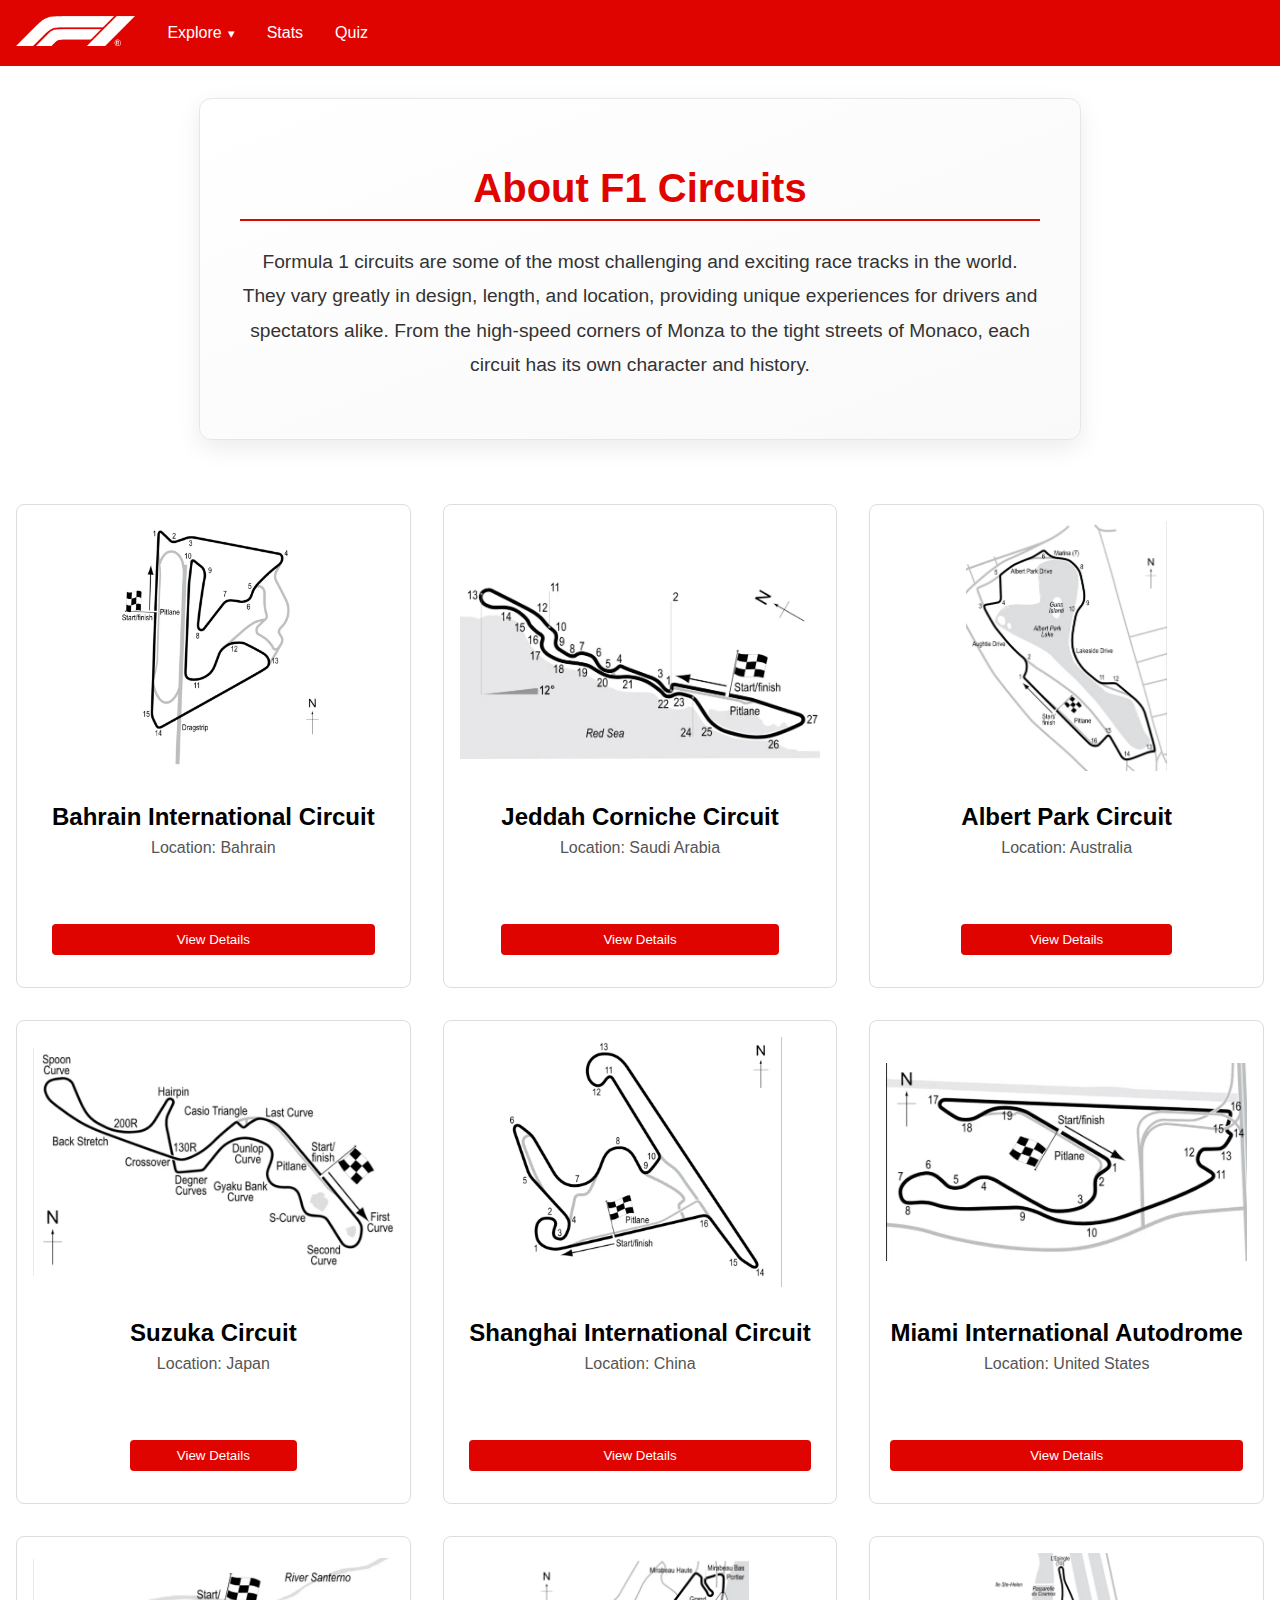
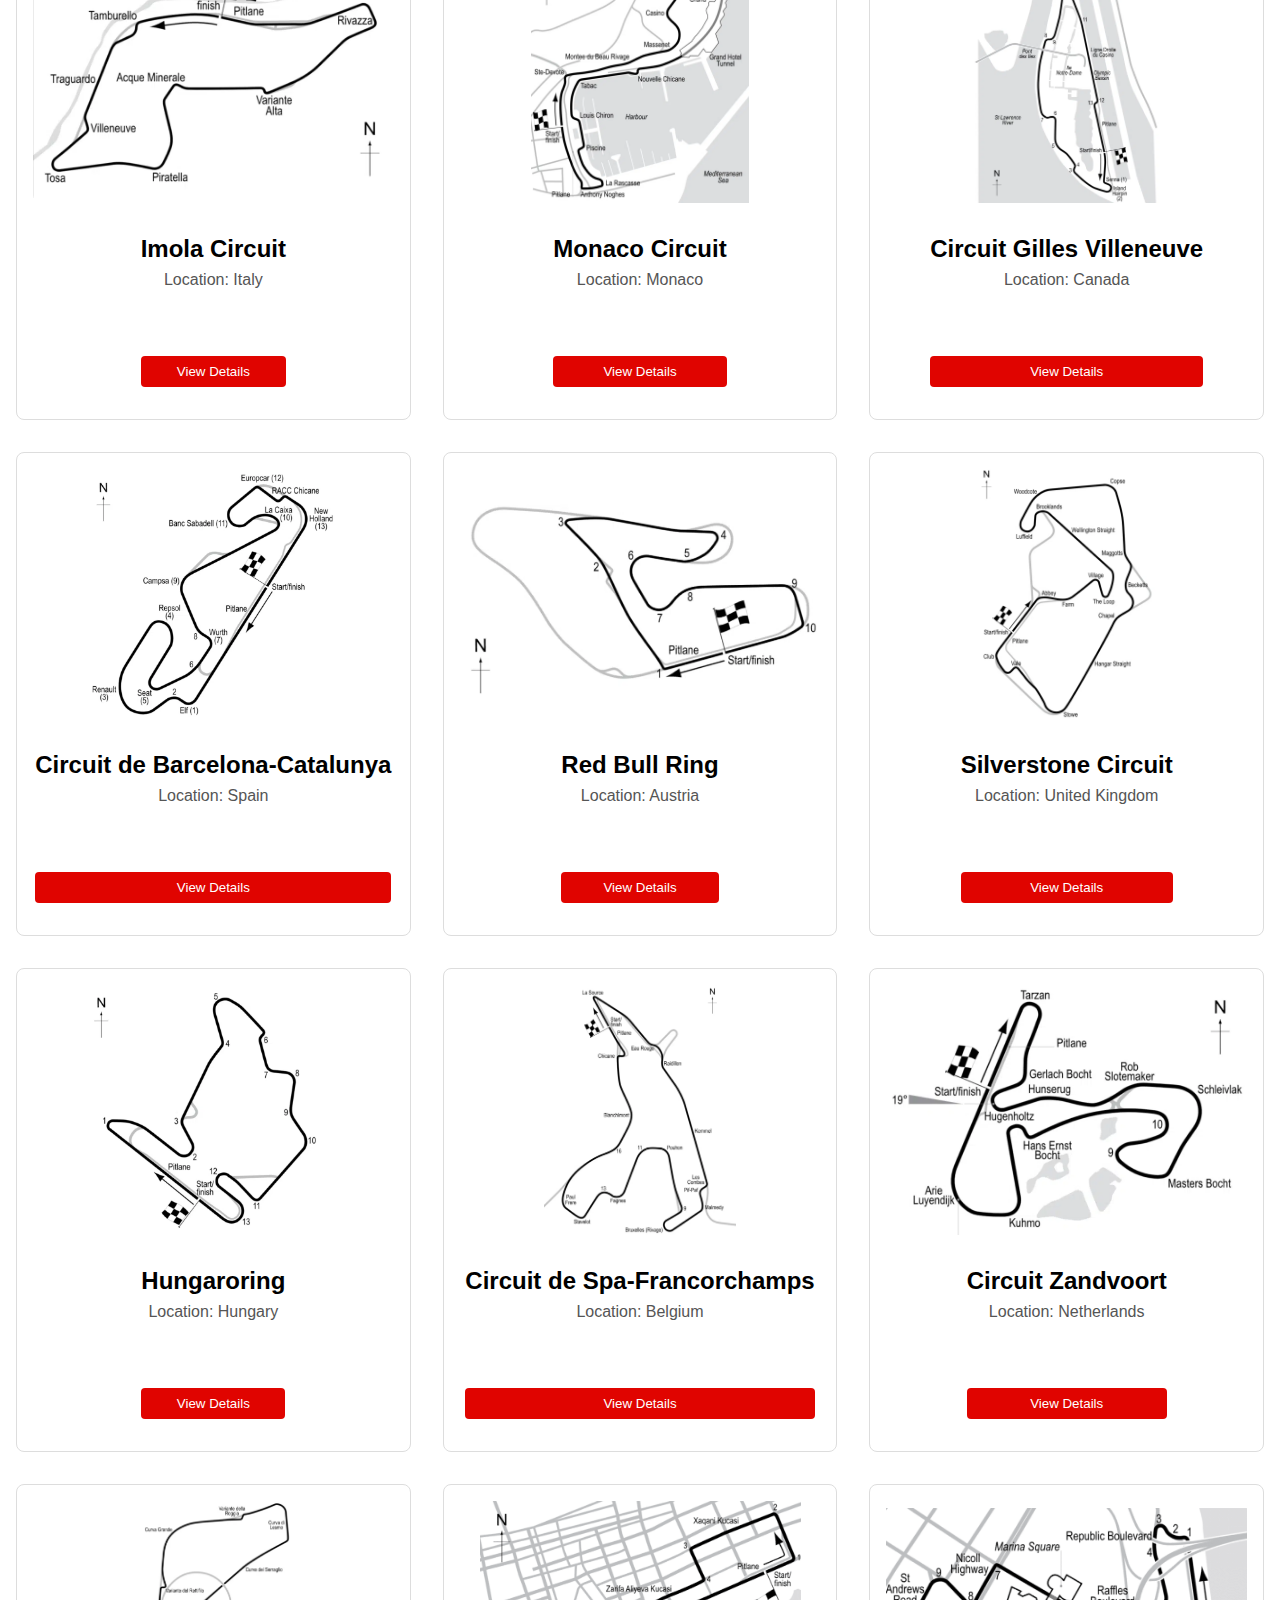
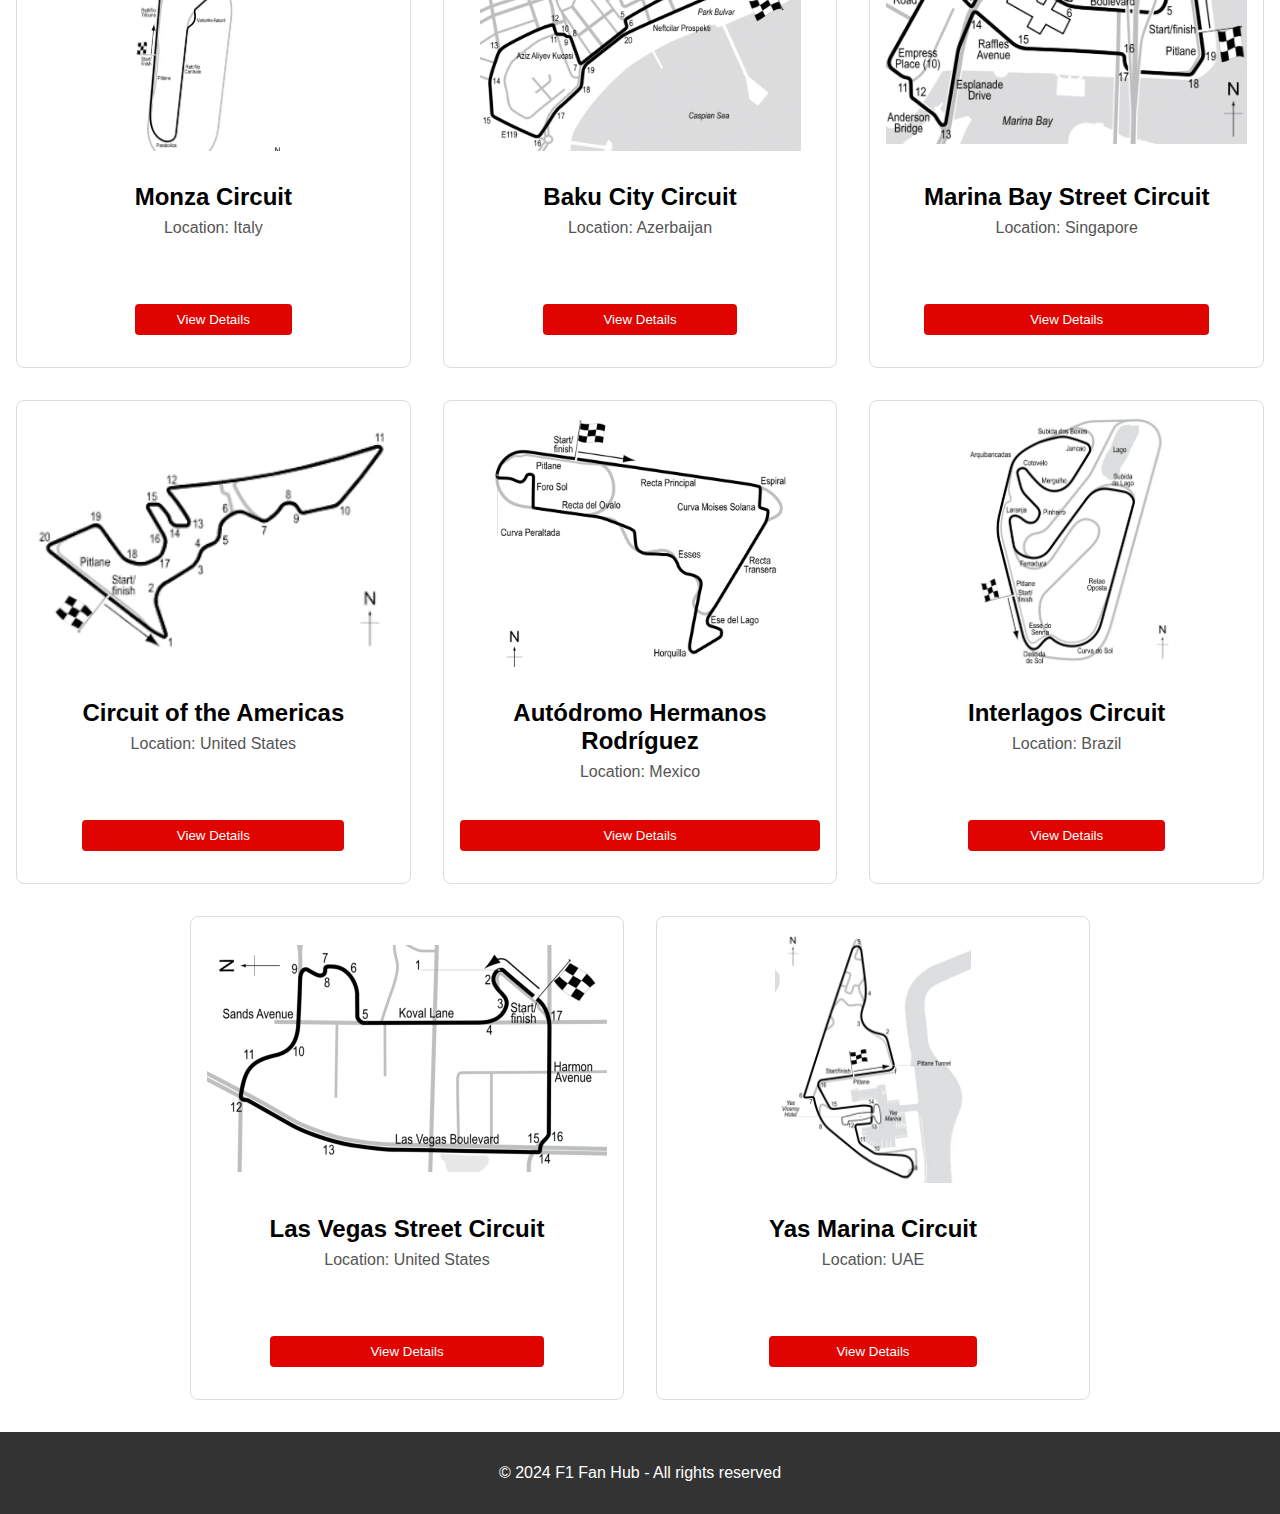
==== circuits.html @ 4cbac5d7 "Add initial implementation of F1 team and driver information display" ====
<!DOCTYPE html>
<html lang="en">
  <head>
    <meta charset="UTF-8">
    <meta name="viewport" content="width=device-width, initial-scale=1.0">
    <title>Circuits</title>
    <link rel="stylesheet" href="styles/circuits.css">

    <script src="script/circuits.js"></script>
  </head>
  <body>
    <header>
      <a href="index.html">
        <img src="images/f1_logo.png" alt="F1 Logo" class="logo">
      </a>
      <nav>
        <ul class="menu">
          <li class="dropdown">
            <a href="#">Explore</a>
            <ul class="dropdown-menu">
              <li><a href="teams.html">Teams & Drivers</a></li>
              <li><a href="circuits.html">Circuits</a></li>
            </ul>
          </li>
          <li><a href="stats.html">Stats</a></li>
          <li><a href="quiz.html">Quiz</a></li>
        </ul>
      </nav>
    </header>

    <main>
      <section class="general-info">
        <h1>About F1 Circuits</h1>
        <p>
          Formula 1 circuits are some of the most challenging and exciting race
          tracks in the world. They vary greatly in design, length, and
          location, providing unique experiences for drivers and spectators
          alike. From the high-speed corners of Monza to the tight streets of
          Monaco, each circuit has its own character and history.
        </p>
      </section>

      <section class="circuits">
        <div id="circuits-grid" class="grid">
        </div>
        <div id="circuit-details" class="circuit-details"></div>
      </section>
    </main>

    <footer>
      <p>© 2024 F1 Fan Hub - All rights reserved</p>
    </footer>

  </body>
</html>
---- styles/circuits.css ----
html,
body {
  height: 100%;
}

body {
  display: flex;
  flex-direction: column;
  font-family: Arial, sans-serif;
  margin: 0;
  padding: 0;
}

header {
  display: flex;
  align-items: center;
  background: #e00400;
  color: white;
  padding: 1rem;
}

main {
  flex: 1;
}

footer {
  background: #333;
  color: white;
  text-align: center;
  padding: 1rem;
}

header .logo {
  height: 30px;
  margin-right: 1rem;
}

.menu {
  display: flex;
  list-style: none;
  padding: 0;
  margin: 0;
}

.menu li {
  margin: 0 1rem;
}

.menu a {
  text-decoration: none;
  color: white;
}

.circuits {
  display: flex;
  flex-direction: column;
  align-items: center;
  gap: 2rem;
  padding: 2rem 1rem;
}

.circuit-card {
  background: white;
  border: 1px solid #ddd;
  border-radius: 8px;
  padding: 1rem;
  text-align: center;
  transition: transform 0.2s, box-shadow 0.2s;
  flex: 1;
  min-width: 280px;
  max-width: 400px;
  display: flex;
  flex-direction: column;
  align-items: center;
  gap: 1rem;
  height: 450px;
  justify-content: space-between;
}

.circuit-card:hover {
  transform: scale(1.05);
  box-shadow: 0 4px 8px rgba(0, 0, 0, 0.2);
}

.circuit-image {
  width: 100%;
  height: 250px; 
  object-fit: contain;
  border-radius: 8px;
  margin-bottom: 0;  
}

.circuit-info-wrapper {
  flex: 1;
  display: flex;
  flex-direction: column;
  justify-content: space-between;
  padding: 1rem 0;
}

.circuit-card h3 {
  font-size: 1.5rem;
  margin: 0;
}

.circuit-card p {
  color: #555;
  margin: 0.5rem 0;
}

.map-section {
  padding: 2rem 1rem;
  text-align: center;
}

.circuit-info {
  width: 100%;
  max-width: 600px;
  margin: 2rem auto;
  padding: 2rem;
  background: white;
  border: 1px solid #ddd;
  border-radius: 8px;
  box-shadow: 0 2px 4px rgba(0, 0, 0, 0.1);
}

.circuit-info h3 {
  color: #e00400;
  margin-bottom: 1rem;
}

.circuit-info p {
  margin: 0.5rem 0;
  color: #333;
}

.grid {
  display: flex;
  flex-wrap: wrap;
  justify-content: center;
  gap: 2rem;
  width: 100%;
  max-width: 1400px;
  padding: 0 1rem;
}

.btn {
  background: #e00400;
  color: white;
  border: none;
  padding: 0.5rem 1rem;
  border-radius: 4px;
  cursor: pointer;
  margin-top: 1rem;
  margin-top: auto;  
}

.btn:hover {
  background: #b30300;
}

.dropdown {
  position: relative;
}

.dropdown::after {
  content: "";
  position: absolute;
  height: 20px;
  width: 100%;
  bottom: -20px;
  left: 0;
}

.dropdown > a::after {
  content: "▾";
  font-size: 0.8em;
  margin-left: 6px;
}

.dropdown-menu {
  display: none;
  position: absolute;
  top: 100%;
  left: 50%;
  transform: translateX(-50%);
  background-color: white;
  box-shadow: 0 4px 12px rgba(0, 0, 0, 0.1);
  min-width: 180px;
  z-index: 1;
  border-radius: 0 0 4px 4px;
  border-top: 3px solid #e00400;
  overflow: hidden;
  animation: dropdownFade 0.2s ease;
  padding: 5px 0;
}

@keyframes dropdownFade {
  from {
    opacity: 0;
    transform: translateX(-50%) translateY(-10px);
  }
  to {
    opacity: 1;
    transform: translateX(-50%) translateY(0);
  }
}

.dropdown:hover .dropdown-menu {
  display: block;
}

.dropdown-menu li {
  padding: 8px 12px;
  margin: 0;
  border-bottom: 1px solid #eee;
  transition: all 0.2s ease;
}

.dropdown-menu li:last-child {
  border-bottom: none;
}

.dropdown-menu li a {
  color: #333;
  font-size: 0.9em;
  font-weight: 500;
  transition: all 0.2s ease;
  display: block;
  padding-left: 0;
}

.dropdown-menu li:hover {
  background-color: #fff5f5;
}

.dropdown-menu li:hover a {
  color: #e00400;
  transform: translateX(3px);
}

.circuit-details {
  width: 100%;
  max-width: 800px;
  display: flex;
  flex-direction: column;
  gap: 1rem;
  margin: 2rem auto;
  padding: 2.5rem;
  background: linear-gradient(to bottom right, #ffffff, #f9f9f9);
  border: 1px solid #e6e6e6;
  border-radius: 12px;
  box-shadow: 0 8px 24px rgba(0, 0, 0, 0.08);
  display: none;
  text-align: left;
}

.circuit-details.active {
  display: block;
  animation: fadeIn 0.4s ease-out;
}

.circuit-details h3 {
  color: #e00400;
  font-size: 2rem;
  margin-bottom: 1.5rem;
  border-bottom: 2px solid #e00400;
  padding-bottom: 0.5rem;
}

.circuit-details p {
  font-size: 1.1rem;
  line-height: 1.6;
  margin: 1rem 0;
  padding: 0.5rem 0;
  border-bottom: 1px solid #eee;
  display: flex;
  justify-content: space-between;
  align-items: center;
  flex-wrap: wrap;
  gap: 1rem;
}

.circuit-details p:last-child {
  border-bottom: none;
}

@keyframes fadeIn {
  from {
    opacity: 0;
    transform: translateY(-10px);
  }
  to {
    opacity: 1;
    transform: translateY(0);
  }
}

.general-info {
  max-width: 800px;
  margin: 2rem auto;
  padding: 2.5rem;
  background: linear-gradient(to bottom right, #ffffff, #f9f9f9);
  border: 1px solid #e6e6e6;
  border-radius: 12px;
  box-shadow: 0 8px 24px rgba(0, 0, 0, 0.08);
  text-align: center;
}

.general-info h1 {
  color: #e00400;
  font-size: 2.5rem;
  margin-bottom: 1.5rem;
  border-bottom: 2px solid #e00400;
  padding-bottom: 0.5rem;
}

.general-info p {
  font-size: 1.2rem;
  line-height: 1.8;
  color: #333;
  margin: 1rem 0;
}

@media (max-width: 768px) {
  .circuit-card {
    min-width: 100%;
  }

  .circuit-details {
    padding: 1.5rem;
  }

  .circuit-details p {
    flex-direction: column;
    align-items: flex-start;
    text-align: left;
  }

  header {
    flex-direction: column;
    gap: 1rem;
    padding: 1rem 0.5rem;
  }

  .menu {
    flex-wrap: wrap;
    justify-content: center;
  }
}

@media (max-width: 480px) {
  .circuit-image {
    min-height: 120px;
    max-height: 200px;
    height: 200px;
  }

  .circuit-card h3 {
    font-size: 1.2rem;
  }

  .circuit-details h3 {
    font-size: 1.5rem;
  }

  .circuit-card {
    height: 400px;
  }
}
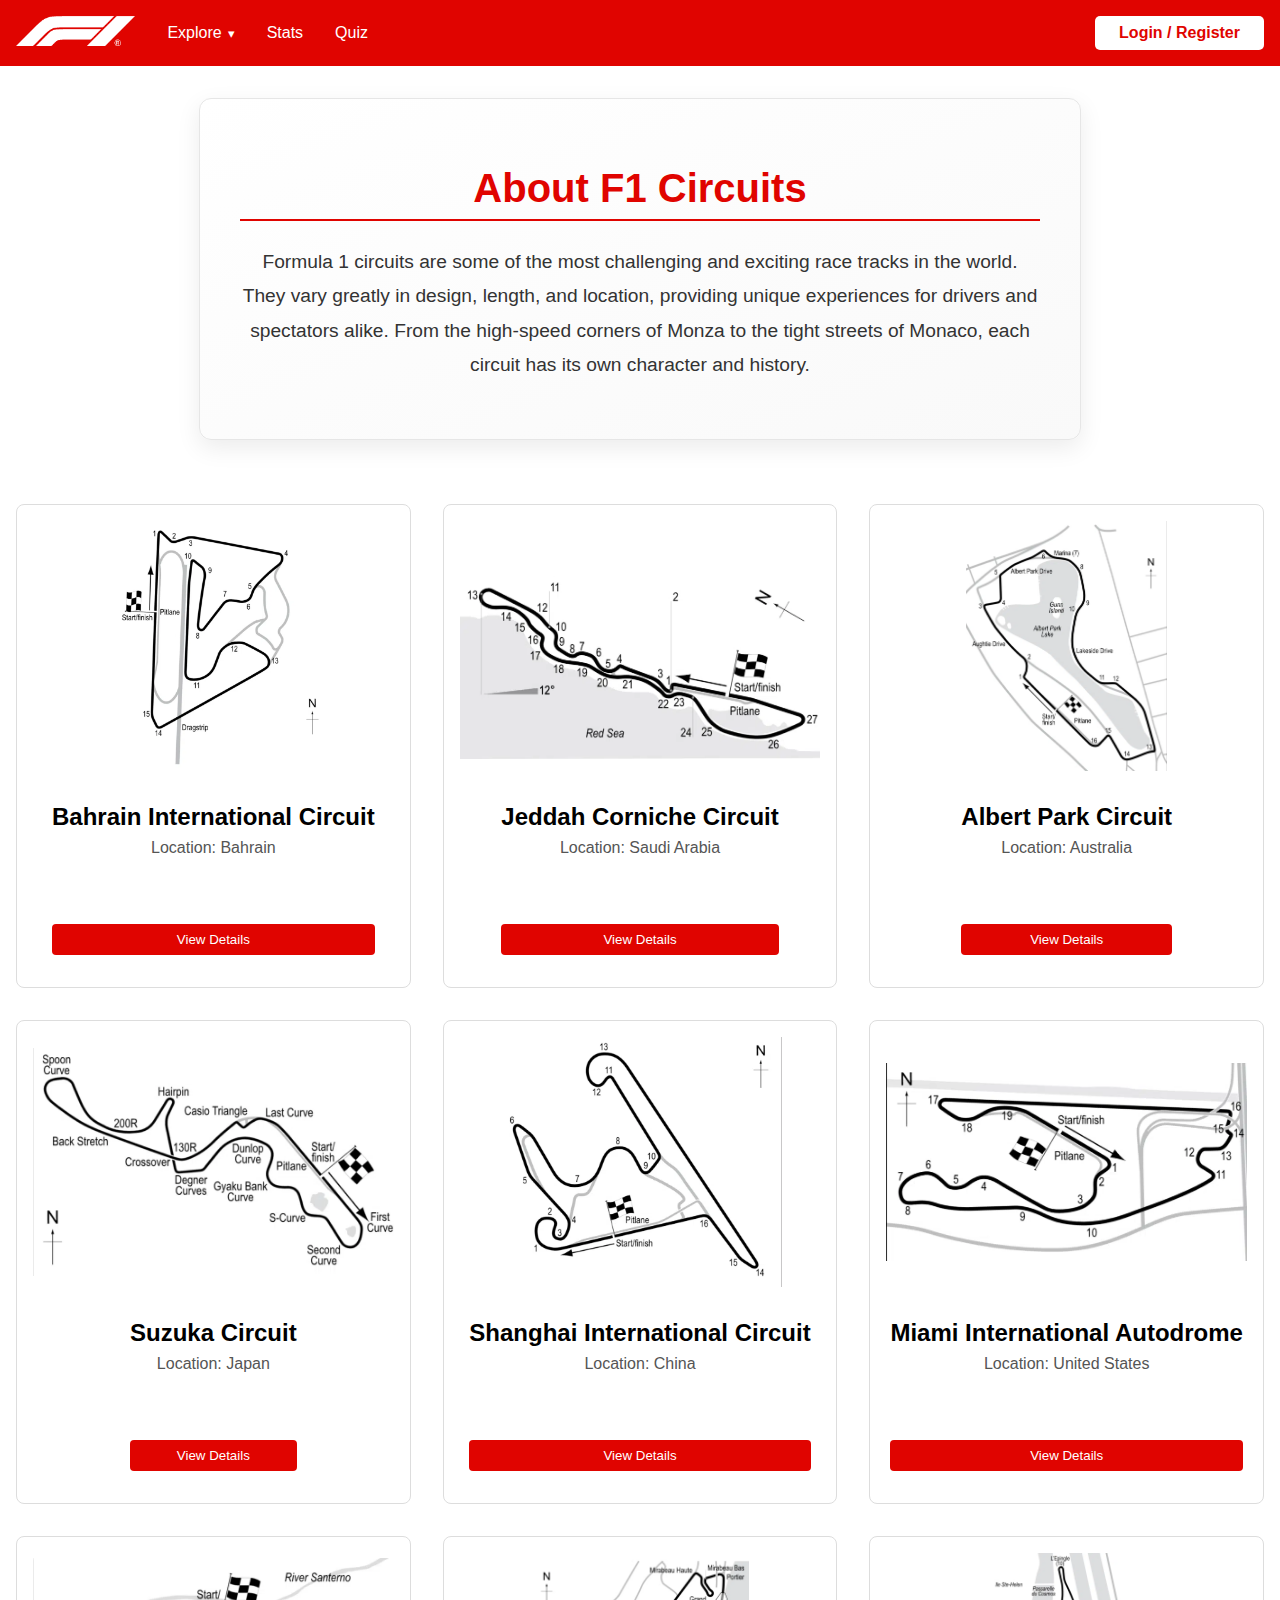
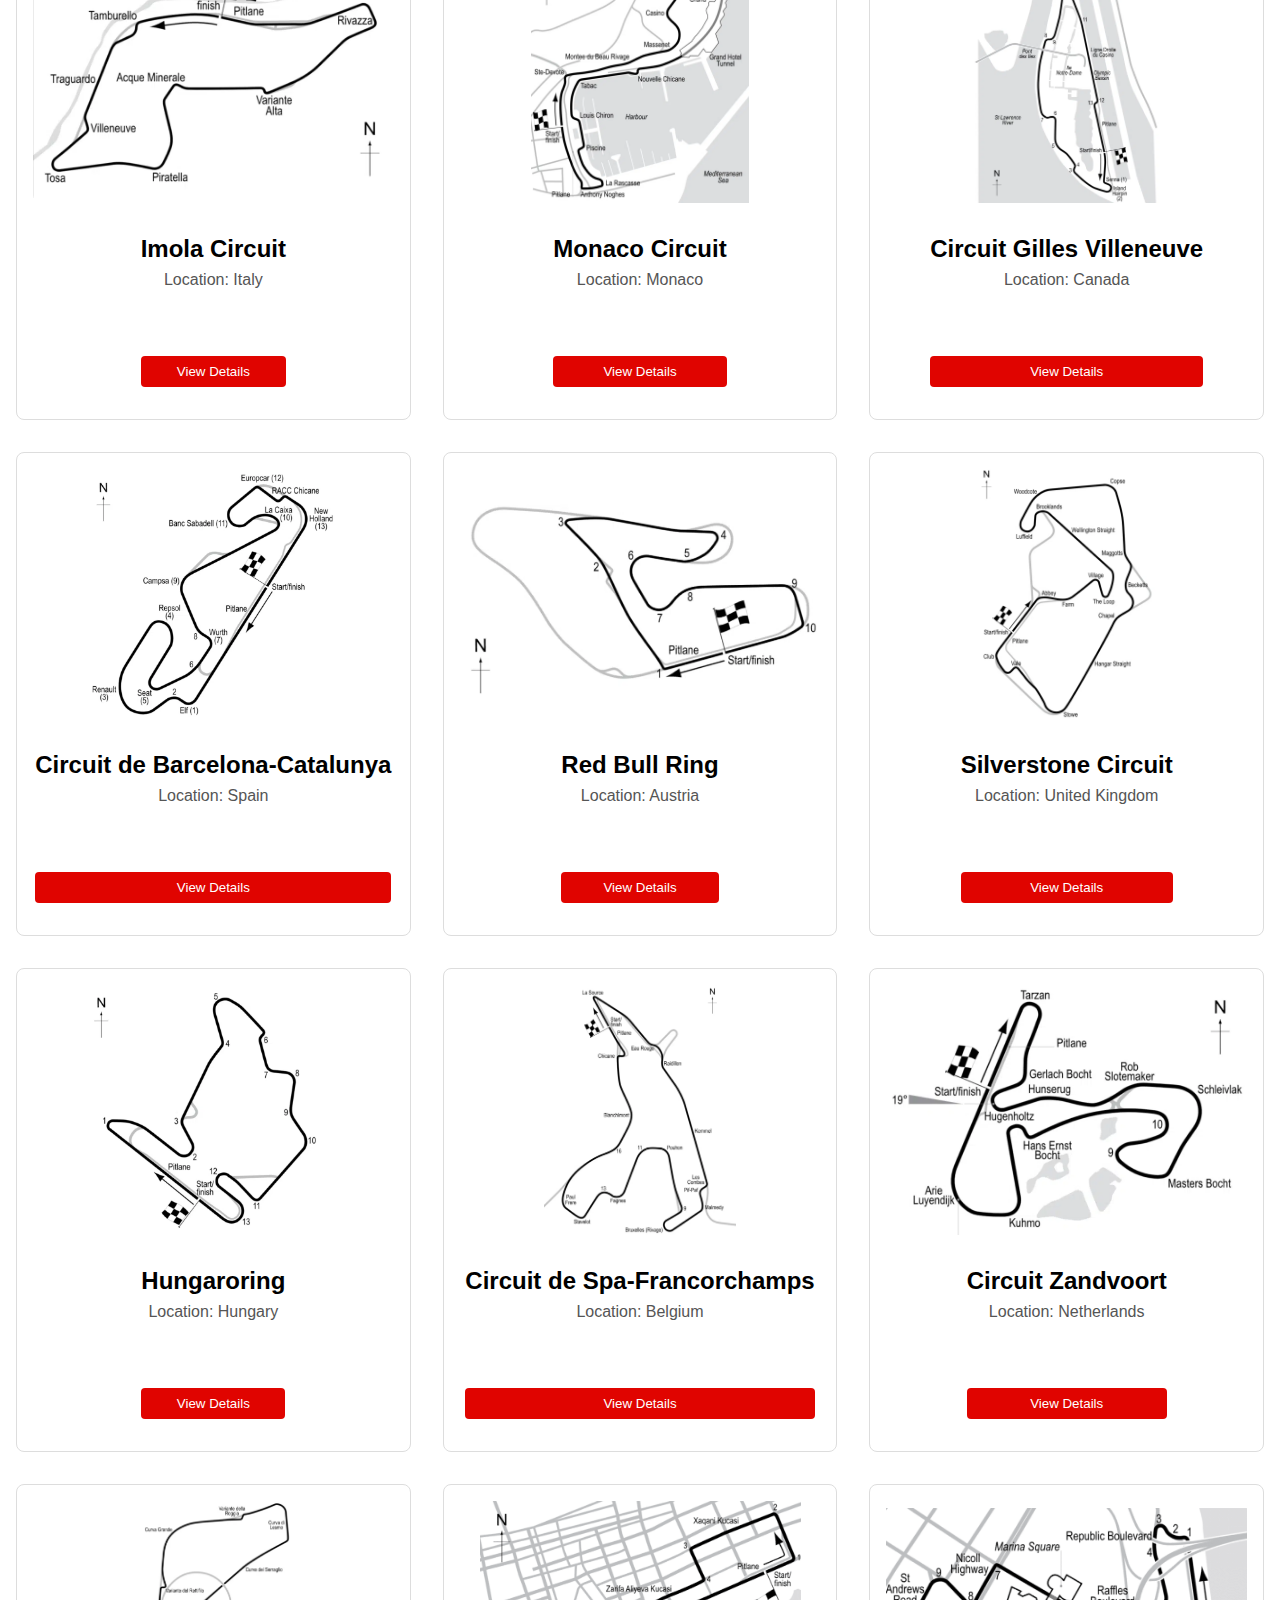
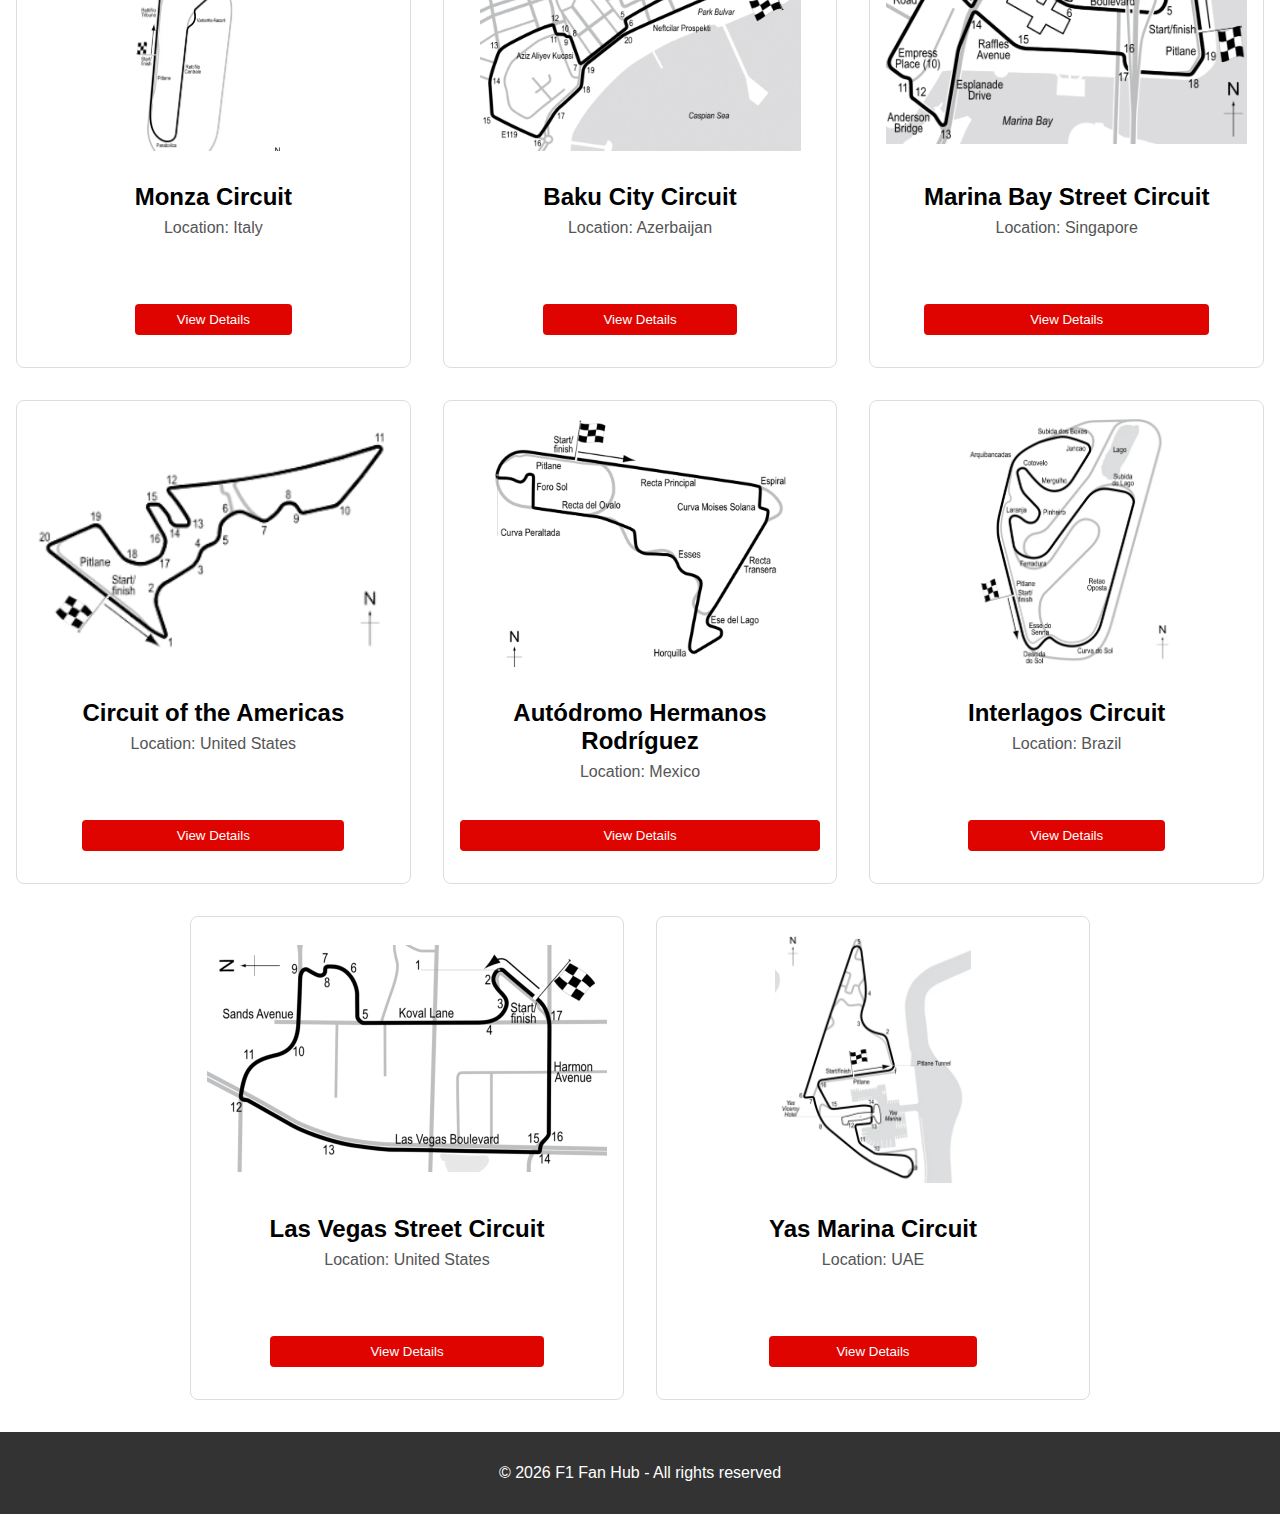
==== commit a77cb90e: "Implement user login/logout functionality and update header layout" ====
--- a/circuits.html
+++ b/circuits.html
@@ -5,27 +5,28 @@
     <meta name="viewport" content="width=device-width, initial-scale=1.0">
     <title>Circuits</title>
     <link rel="stylesheet" href="styles/circuits.css">
-
-    <script src="script/circuits.js"></script>
   </head>
   <body>
     <header>
-      <a href="index.html">
-        <img src="images/f1_logo.png" alt="F1 Logo" class="logo">
-      </a>
-      <nav>
-        <ul class="menu">
-          <li class="dropdown">
-            <a href="#">Explore</a>
-            <ul class="dropdown-menu">
-              <li><a href="teams.html">Teams & Drivers</a></li>
-              <li><a href="circuits.html">Circuits</a></li>
-            </ul>
-          </li>
-          <li><a href="stats.html">Stats</a></li>
-          <li><a href="quiz.html">Quiz</a></li>
-        </ul>
-      </nav>
+      <div class="header-content">
+        <a href="index.html">
+          <img src="images/f1_logo.png" alt="F1 Logo" class="logo">
+        </a>
+        <nav>
+          <ul class="menu">
+            <li class="dropdown">
+              <a href="#">Explore</a>
+              <ul class="dropdown-menu">
+                <li><a href="teams.html">Teams & Drivers</a></li>
+                <li><a href="circuits.html">Circuits</a></li>
+              </ul>
+            </li>
+            <li><a href="stats.html">Stats</a></li>
+            <li><a href="quiz.html">Quiz</a></li>
+          </ul>
+        </nav>
+      </div>
+      <a href="login.html" class="login-button">Login / Register</a>
     </header>
 
     <main>
@@ -47,9 +48,13 @@
       </section>
     </main>
 
+    
     <footer>
-      <p>© 2024 F1 Fan Hub - All rights reserved</p>
-    </footer>
-
+  <p>© <span id="current-year"></span> F1 Fan Hub - All rights reserved</p>
+  <script>
+    document.getElementById('current-year').textContent = new Date().getFullYear();
+  </script>
+    <script src="script/circuits.js"></script>
+    <script src="script/index.js"></script>
   </body>
 </html>
--- a/styles/circuits.css
+++ b/styles/circuits.css
@@ -14,9 +14,73 @@
 header {
   display: flex;
   align-items: center;
+  justify-content: space-between;
   background: #e00400;
   color: white;
   padding: 1rem;
+}
+
+.header-content {
+  display: flex;
+  align-items: center;
+}
+
+.login-button {
+  background: white;
+  color: #e00400;
+  padding: 0.5rem 1.5rem;
+  border: none;
+  border-radius: 5px;
+  font-weight: bold;
+  text-decoration: none;
+  transition: background-color 0.2s;
+}
+
+.login-button:hover {
+  background: #f0f0f0;
+}
+
+.username-display {
+  background: white;
+  color: #e00400;
+  font-weight: bold;
+  padding: 0.5rem 1.5rem;
+  border-radius: 5px;
+  position: relative;
+  cursor: pointer;
+  transition: all 0.2s ease;
+}
+
+.username-display:hover {
+  background: #f0f0f0;
+  transform: translateY(-2px);
+}
+
+.username-display::after {
+  content: "▾";
+  margin-left: 6px;
+  font-size: 0.8em;
+}
+
+.username-display::before {
+  content: "Click to logout";
+  position: absolute;
+  bottom: -30px;
+  left: 50%;
+  transform: translateX(-50%);
+  background: rgba(0, 0, 0, 0.8);
+  color: white;
+  padding: 5px 10px;
+  border-radius: 4px;
+  font-size: 0.8em;
+  white-space: nowrap;
+  opacity: 0;
+  transition: opacity 0.2s ease;
+  pointer-events: none;
+}
+
+.username-display:hover::before {
+  opacity: 1;
 }
 
 main {
@@ -347,6 +411,15 @@
     flex-wrap: wrap;
     justify-content: center;
   }
+
+  .header-content {
+    flex-direction: column;
+    width: 100%;
+  }
+  
+  .login-button {
+    margin-top: 1rem;
+  }
 }
 
 @media (max-width: 480px) {
